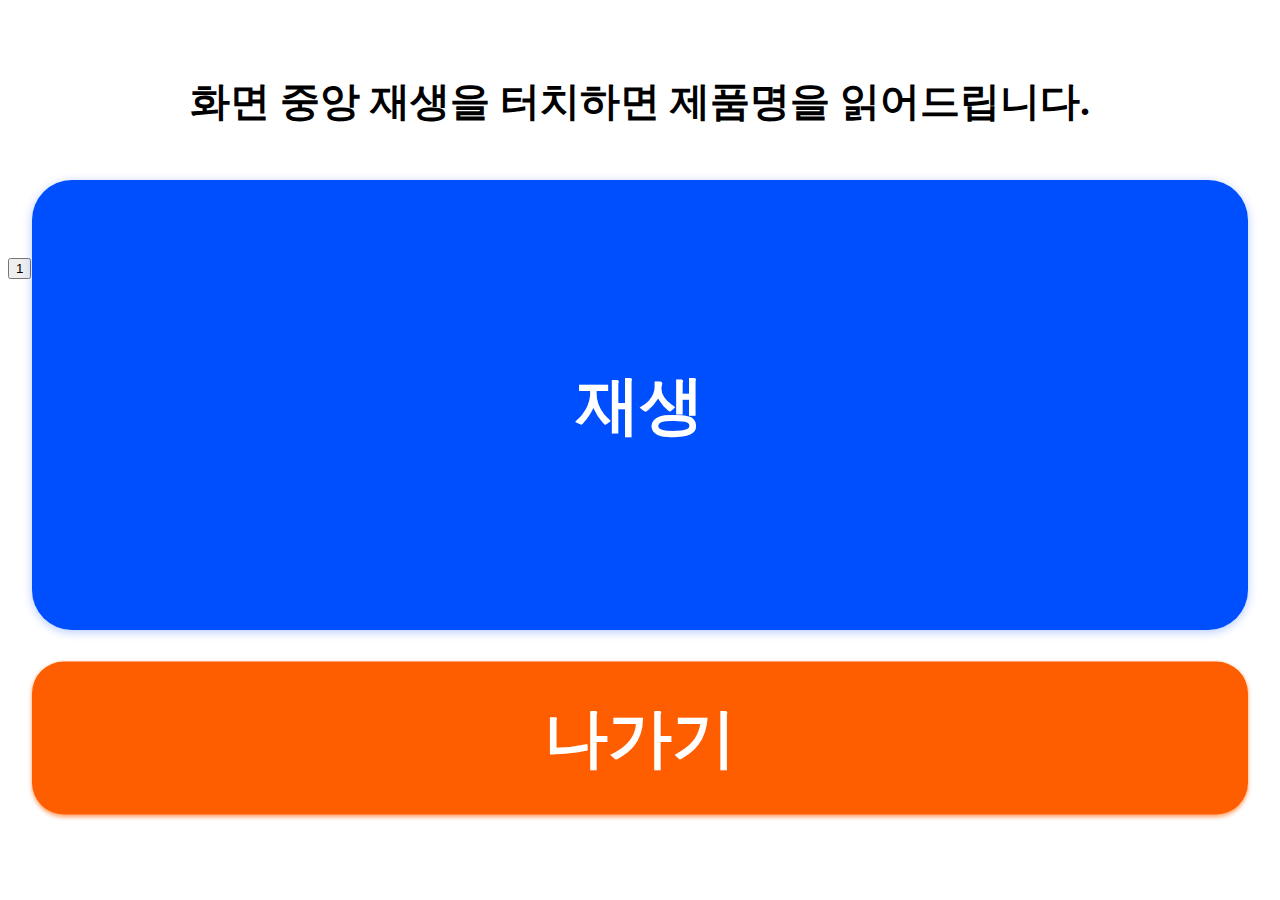
==== index.html @ 8cdc7a93 "Add files via upload" ====
<!DOCTYPE html>
<html>
    <head>
        <meta charset="utf-8">
        <title>팀 혜안 QR prototype</title>
        <link rel="stylesheet" href="style.css">
        <script>
            /* 버튼 클릭 시 오디오 재생 */
            function play(){
                var audio = document.getElementById("audio");
                audio.play();
            }
        </script>
        <script>
            /* 브라우저 닫기 기능 */
            function WinClose(){
                window.open('','_self').close();
            }
        </script>
        
    </head>

    <body>
        <!-- 첫번째 줄 -->
        <section data-role="page" id="first_page">

            <button id="audio_btn" type="button" href="audio_test1"
            class="btn btn-sm btn-outline-primary" value="PLAY" onclick="play()">재생</button>
            
            <audio id="audio" src="audio_test1.mp3"></audio>

            <button id="WinClose_btn" type="button" onclick="WinClose();">나가기</button>

            <h1><br>화면 중앙 재생을 터치하면 제품명을 읽어드립니다.<br><br>나가기를 희망하면 화면 하단을 눌러주세요.</h1>
        
        <!-- 페이지 이동 버튼 -->        
            <button id="page_move" type="button" onclick="location.href='index.html'">1</button>
            <button id="page_move" type="button" onclick="location.href='index2.html'">2</button>
            <button id="page_move" type="button" onclick="location.href='index3.html'">3</button>
        </section>

    </body>
</html>
---- style.css ----
body{
    padding: 0;
}


/* 설명 부분 */
h1{
    font-size: 2.5rem;
    text-align: center;
    /* 모바일웹 폰트 사이즈 고정 */
    -webkit-text-size-adjust: none; /*Chrome, Safari, newer versions of Opera*/
    -moz-text-size-adjust: none; /*IE*/
    -moz-text-size-adjust: none; /*old versions of Opera*/
}

@media screen and (max-width: 600px) {
    h1 { 
        font-size: 80%;
    }
}

/* 오디오 재생 버튼 */
#audio_btn{
    width: 95%;
    height: 50%;
    background-color:#004fff;
    border: none;
    color: #fff;
    box-shadow: 0 2px 10px rgba(0, 79, 255, 0.3);
    font-size: 4rem;
    font-weight: bold;
    border-radius: 2.5rem;
    position: absolute;
    top: 45%;
    left: 50%;
    transform: translate(-50%, -50%);
    transition:0.3s;
}

#audio_btn:focus{
    outline:0;
}
/* 오디오 재생버튼 커서 변화 */
#audio_btn:hover{
    background-color: rgba(0, 79, 255, 0.9);
    cursor: pointer;
    box-shadow: 0 2px 10px rgba(0, 79, 255, 0.6);;
}

#WinClose_btn{
    width: 95%;
    height: 17%;
    background-color: #ff5e00;
    border: none;
    color: #fff;
    box-shadow: 0 2px 4px rgba(255, 94, 0, 0.6);
    font-size: 4rem;
    font-weight: bold;
    border-radius: 2rem;
    position: absolute;
    top: 82%;
    left: 50%;
    transform: translate(-50%, -50%);
}

#WinClose_btn:focus{
    outline:0;
}

#WinClose_btn:hover{
    background-color:rgba(255, 94, 0, 0.9);
    cursor: pointer;
    box-shadow: 0 2px 4px rgba(255, 94, 0, 0.6);
}
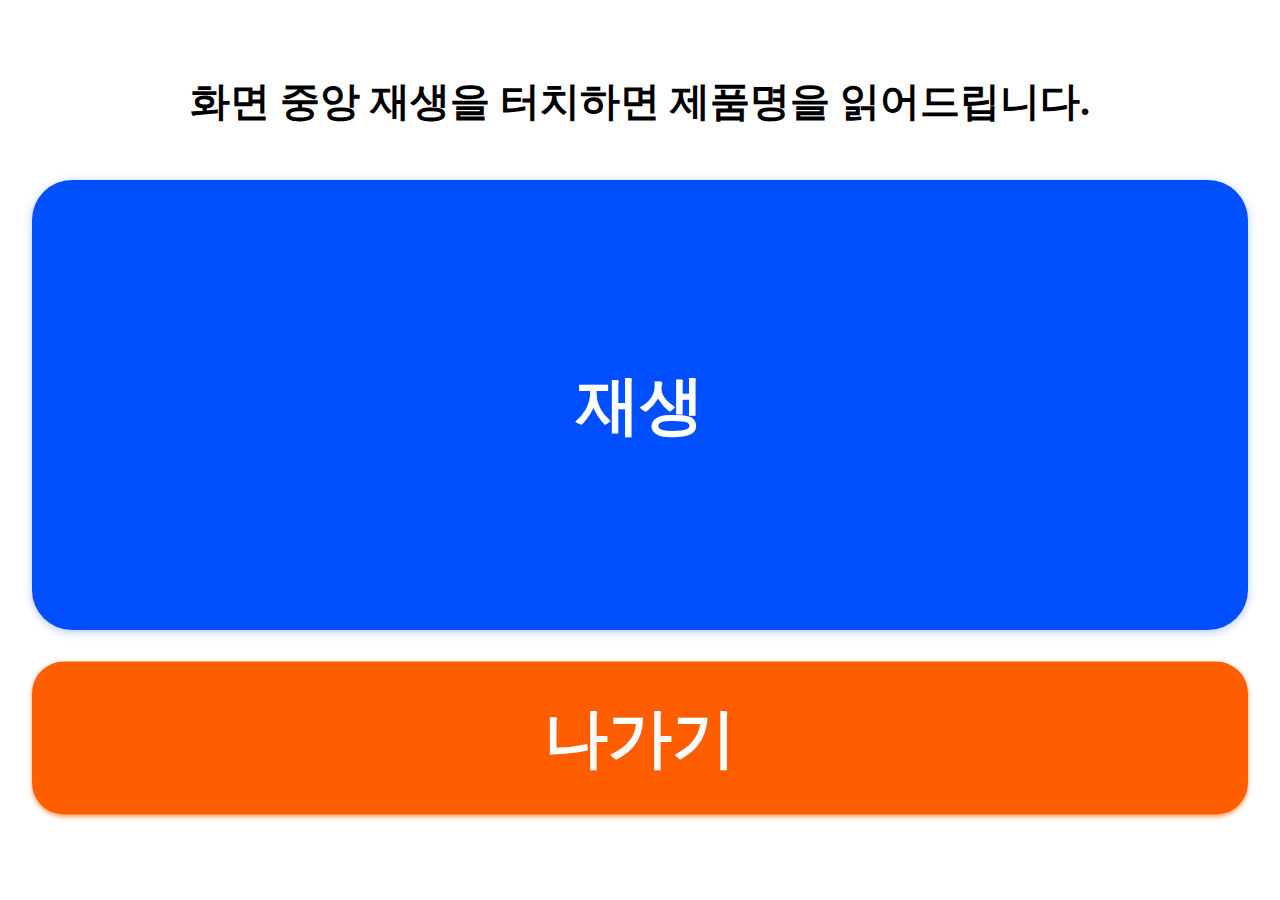
==== commit 43a481ef: "Update index.html" ====
--- a/index.html
+++ b/index.html
@@ -2,7 +2,7 @@
 <html>
     <head>
         <meta charset="utf-8">
-        <title>팀 혜안 QR prototype</title>
+        <title>팀 혜안 prototype</title>
         <link rel="stylesheet" href="style.css">
         <script>
             /* 버튼 클릭 시 오디오 재생 */
@@ -33,11 +33,13 @@
 
             <h1><br>화면 중앙 재생을 터치하면 제품명을 읽어드립니다.<br><br>나가기를 희망하면 화면 하단을 눌러주세요.</h1>
         
-        <!-- 페이지 이동 버튼 -->        
+        <!-- 페이지 이동 버튼 -->
+            <!--
             <button id="page_move" type="button" onclick="location.href='index.html'">1</button>
             <button id="page_move" type="button" onclick="location.href='index2.html'">2</button>
             <button id="page_move" type="button" onclick="location.href='index3.html'">3</button>
+            --> 
         </section>
 
     </body>
-</html>+</html>
--- a/style.css
+++ b/style.css
@@ -2,6 +2,12 @@
     padding: 0;
 }
 
+/*
+페이지  이동 버튼 숨기기
+#page_move {
+    display: none;
+}
+*/
 
 /* 설명 부분 */
 h1{
@@ -71,4 +77,4 @@
     background-color:rgba(255, 94, 0, 0.9);
     cursor: pointer;
     box-shadow: 0 2px 4px rgba(255, 94, 0, 0.6);
-}+}
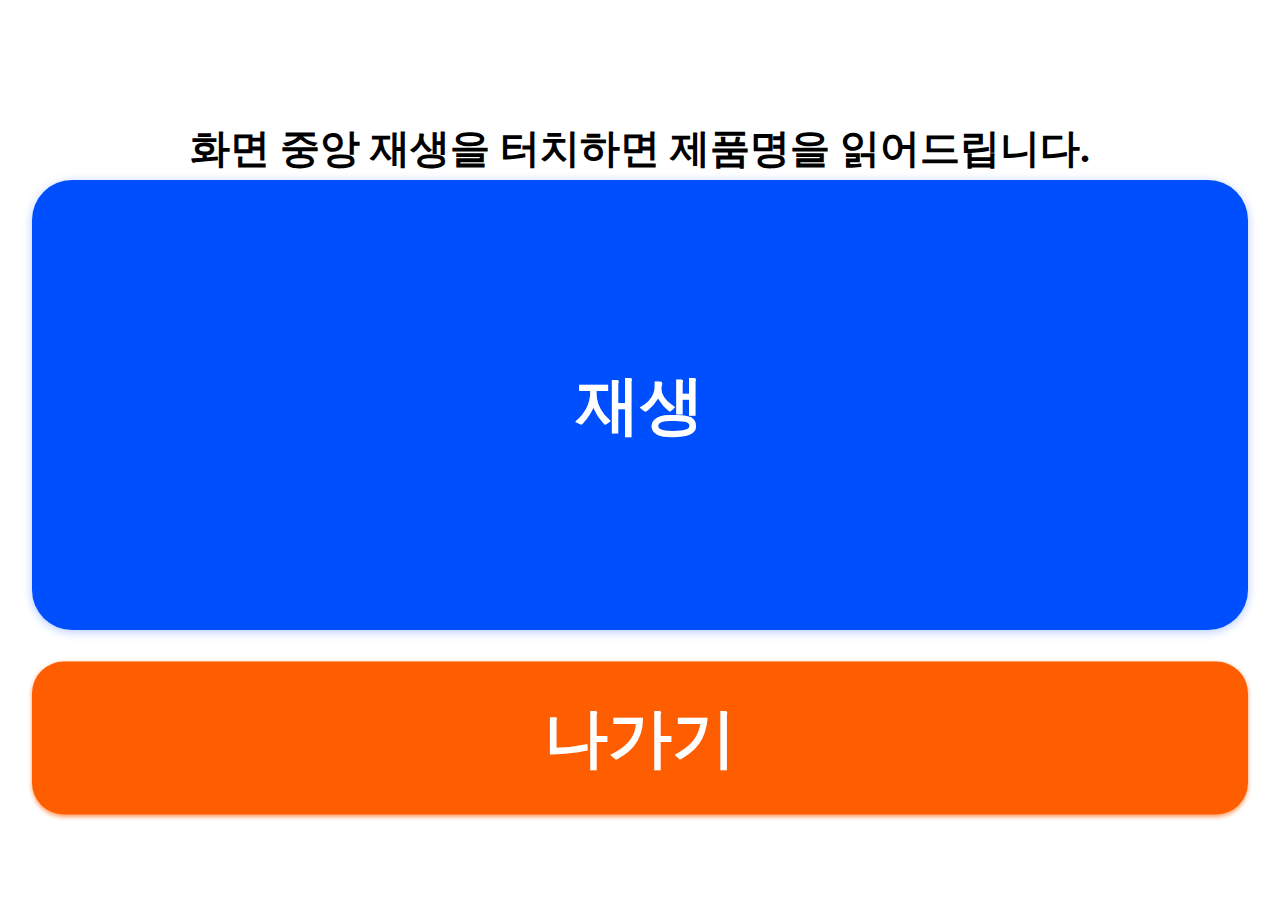
==== commit fa4ba23d: "Update index.html" ====
--- a/index.html
+++ b/index.html
@@ -31,7 +31,7 @@
 
             <button id="WinClose_btn" type="button" onclick="WinClose();">나가기</button>
 
-            <h1><br>화면 중앙 재생을 터치하면 제품명을 읽어드립니다.<br><br>나가기를 희망하면 화면 하단을 눌러주세요.</h1>
+            <h1><br><br>화면 중앙 재생을 터치하면 제품명을 읽어드립니다.<br><br>나가기를 희망하면 화면 하단을 눌러주세요.</h1>
         
         <!-- 페이지 이동 버튼 -->
             <!--
